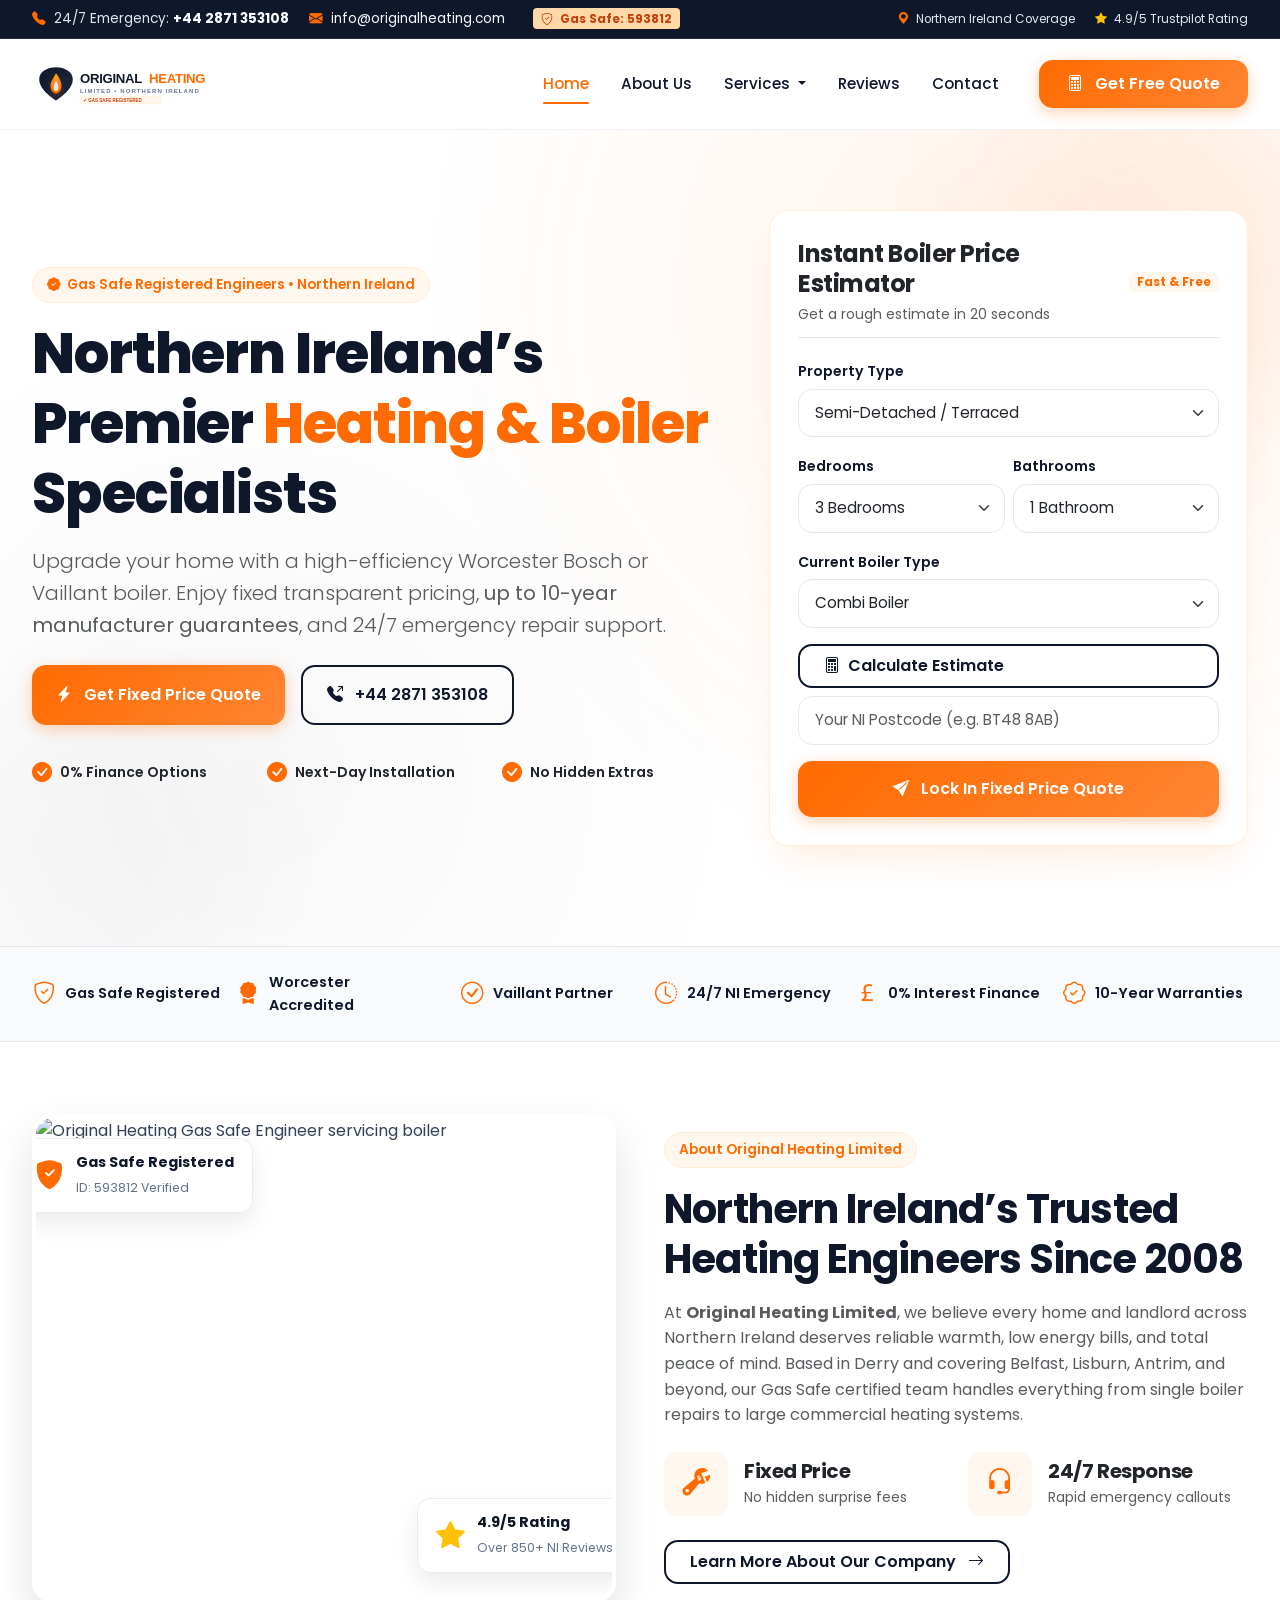
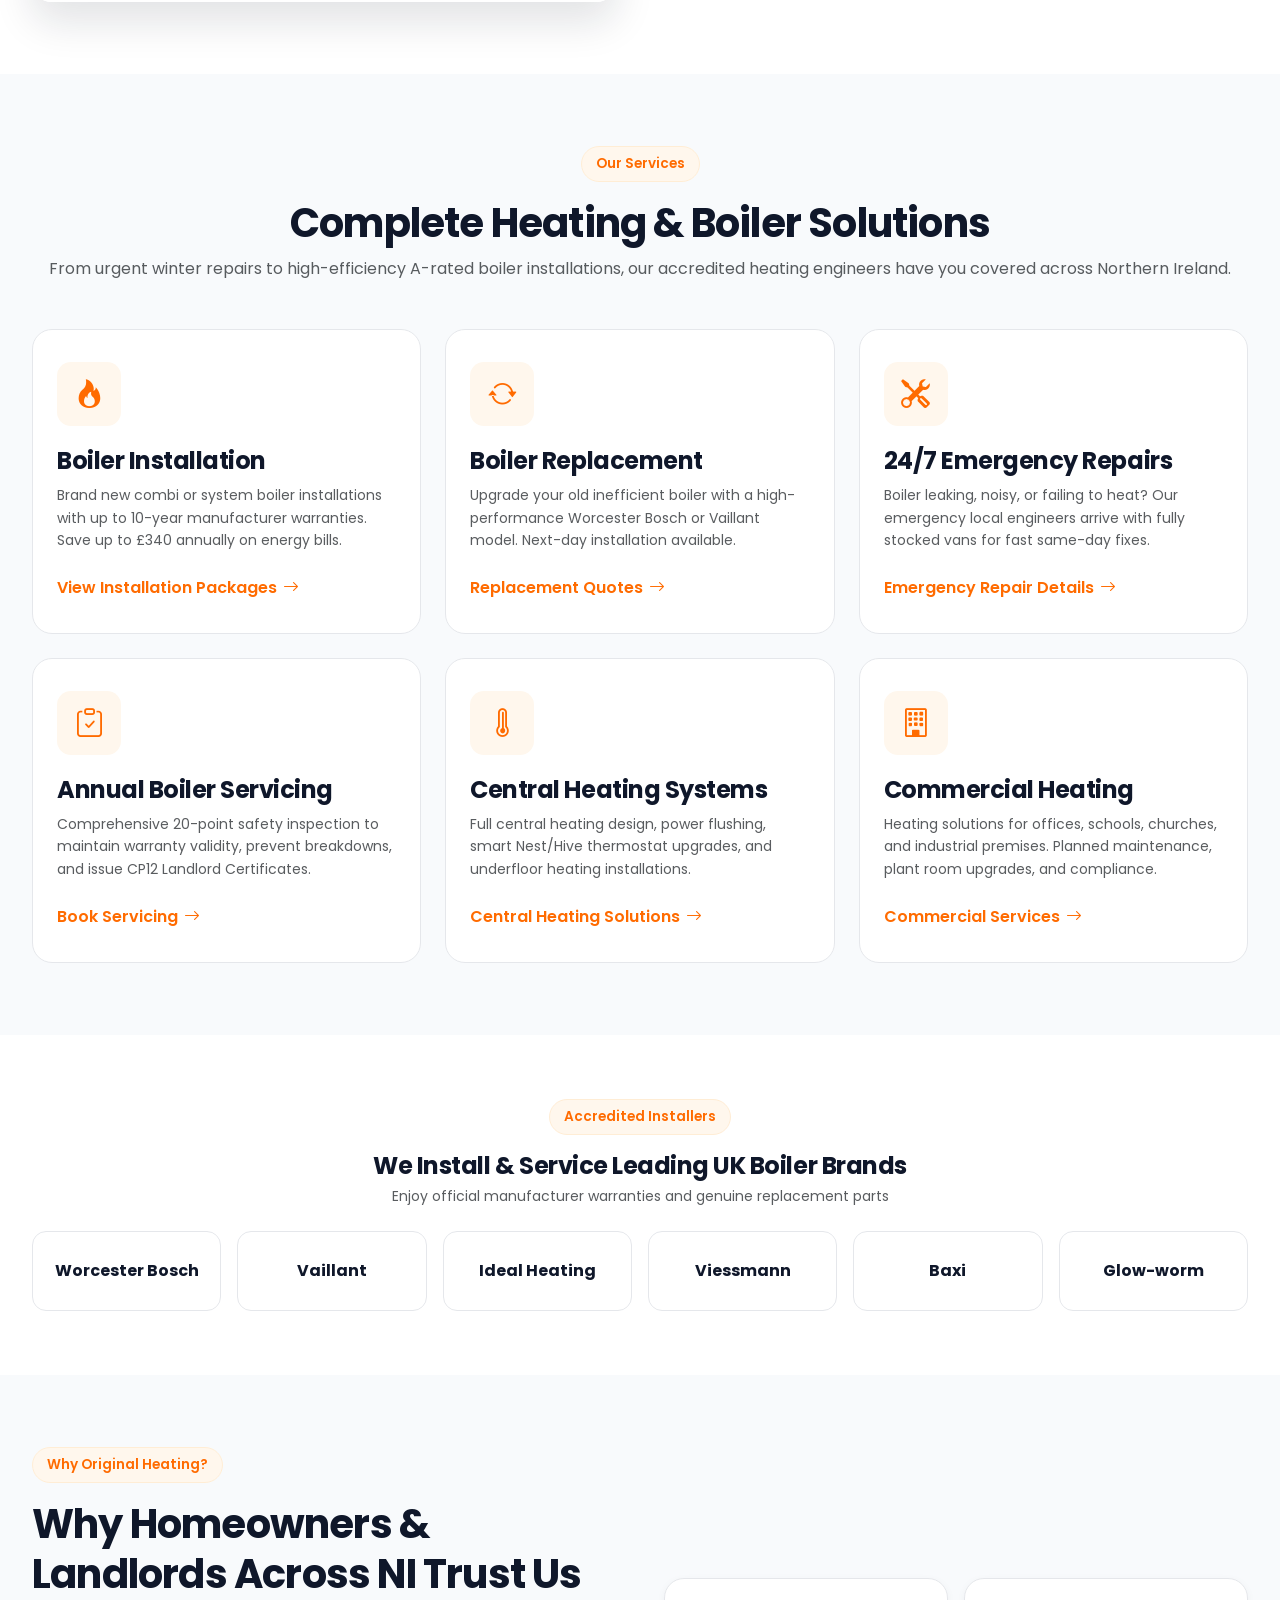
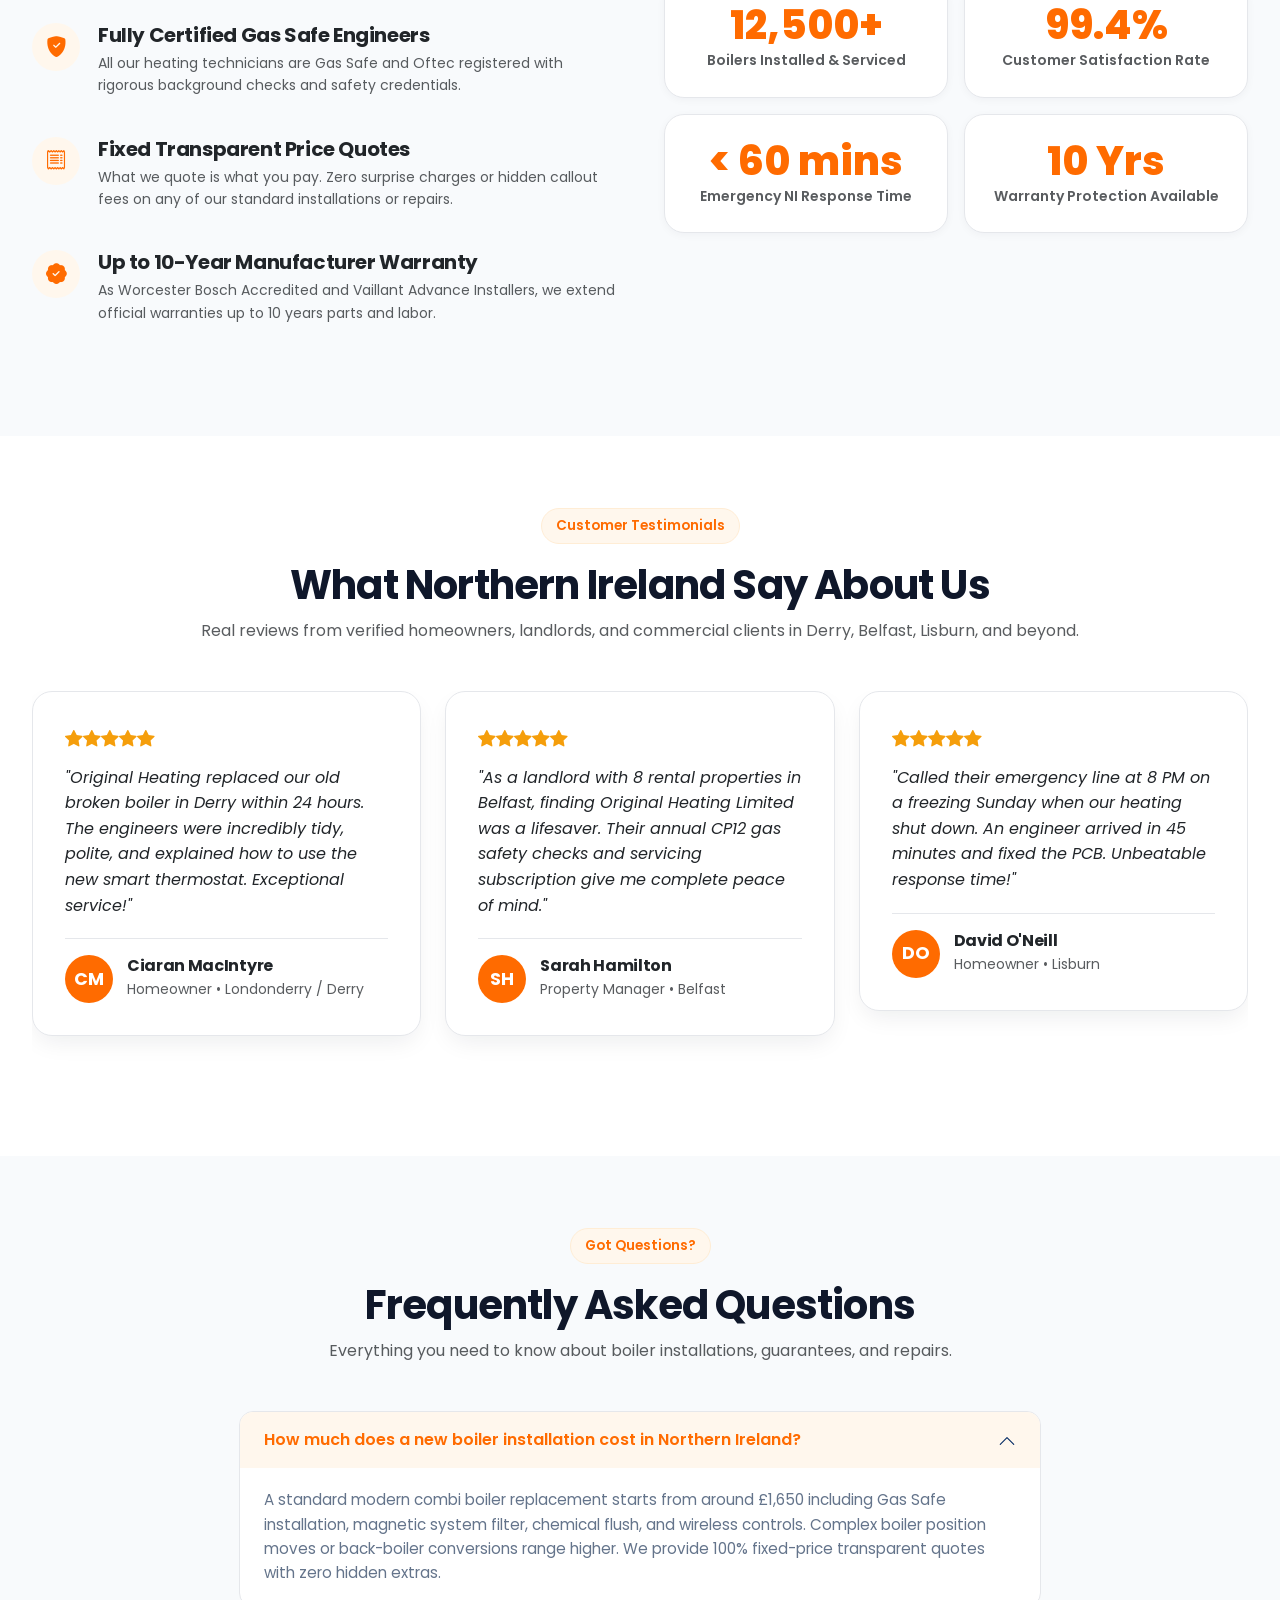
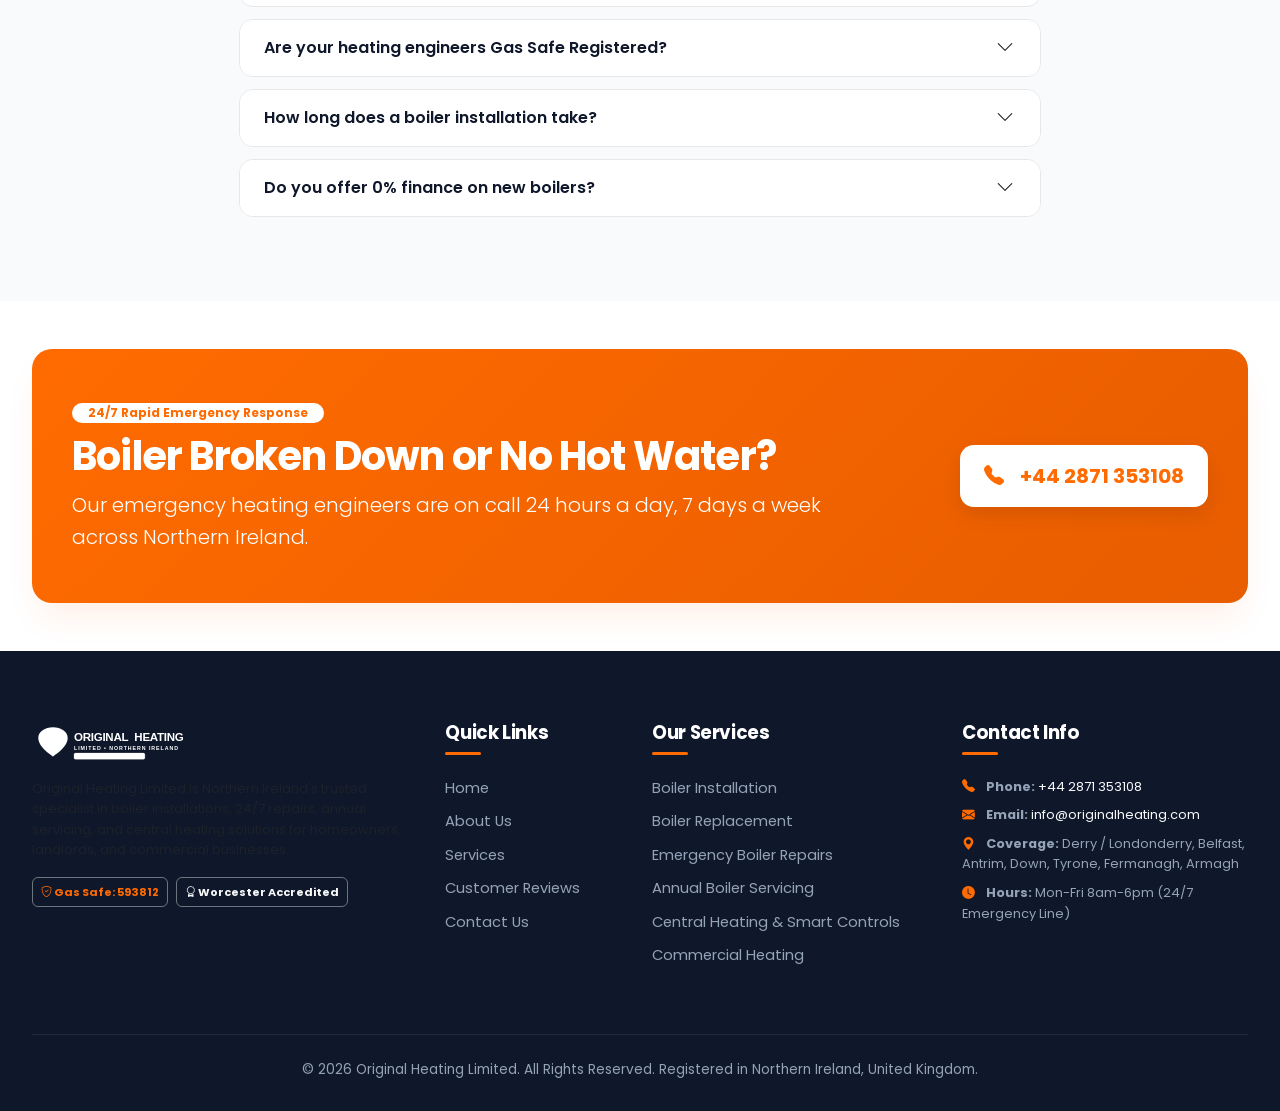
==== index.html @ 2dce4672 "Initial commit" ====
<!DOCTYPE html>
<html lang="en-GB">
<head>
  <meta charset="UTF-8">
  <meta name="viewport" content="width=device-width, initial-scale=1.0">
  <title>Original Heating Limited | Northern Ireland Heating & Boiler Specialists</title>
  <meta name="description" content="Gas Safe Registered boiler installation, repair, and servicing across Northern Ireland. Get fixed price boiler quotes with up to 10-year warranties. Call +44 2871 353108.">

  <!-- Google Fonts: Poppins -->
  <link rel="preconnect" href="https://fonts.googleapis.com">
  <link rel="preconnect" href="https://fonts.gstatic.com" crossorigin>
  <link href="https://fonts.googleapis.com/css2?family=Poppins:ital,wght@0,400;0,500;0,600;0,700;0,800;1,400&display=swap" rel="stylesheet">

  <!-- Bootstrap 5 CSS -->
  <link href="https://cdn.jsdelivr.net/npm/bootstrap@5.3.3/dist/css/bootstrap.min.css" rel="stylesheet">
  <!-- Bootstrap Icons -->
  <link rel="stylesheet" href="https://cdn.jsdelivr.net/npm/bootstrap-icons@1.11.3/font/bootstrap-icons.min.css">
  <!-- AOS Animation CSS -->
  <link rel="stylesheet" href="https://unpkg.com/aos@next/dist/aos.css" />
  <!-- Swiper.js CSS -->
  <link rel="stylesheet" href="https://cdn.jsdelivr.net/npm/swiper@11/swiper-bundle.min.css" />

  <!-- Custom Stylesheets -->
  <link rel="stylesheet" href="css/style.css">
  <link rel="stylesheet" href="css/responsive.css">
</head>
<body>

  <!-- Top Announcement Bar -->
  <div class="top-bar">
    <div class="container">
      <div class="row align-items-center">
        <div class="col-lg-7 col-md-8 text-center text-md-start">
          <span class="me-3"><i class="bi bi-telephone-fill text-orange me-1"></i> 24/7 Emergency: <a href="tel:+442871353108" class="fw-bold">+44 2871 353108</a></span>
          <span class="d-none d-sm-inline me-3"><i class="bi bi-envelope-fill text-orange me-1"></i> <a href="mailto:info@originalheating.com">info@originalheating.com</a></span>
          <span class="top-badge-gas-safe"><i class="bi bi-shield-check me-1"></i> Gas Safe: 593812</span>
        </div>
        <div class="col-lg-5 col-md-4 text-center text-md-end d-none d-md-block">
          <span class="small me-3"><i class="bi bi-geo-alt-fill text-orange me-1"></i> Northern Ireland Coverage</span>
          <span class="small"><i class="bi bi-star-fill text-warning me-1"></i> 4.9/5 Trustpilot Rating</span>
        </div>
      </div>
    </div>
  </div>

  <!-- Sticky Navbar -->
  <nav class="navbar navbar-expand-lg navbar-custom">
    <div class="container">
      <a class="navbar-brand" href="index.html">
        <img src="images/logo/logo.svg" alt="Original Heating Limited Logo">
      </a>
      <button class="navbar-toggler border-0 shadow-none" type="button" data-bs-toggle="collapse" data-bs-target="#navbarMain" aria-controls="navbarMain" aria-expanded="false" aria-label="Toggle navigation">
        <i class="bi bi-list fs-1 text-dark"></i>
      </button>

      <div class="collapse navbar-collapse" id="navbarMain">
        <ul class="navbar-nav ms-auto me-4 mb-2 mb-lg-0 align-items-lg-center">
          <li class="nav-item">
            <a class="nav-link active" href="index.html">Home</a>
          </li>
          <li class="nav-item">
            <a class="nav-link" href="about.html">About Us</a>
          </li>
          <li class="nav-item dropdown">
            <a class="nav-link dropdown-toggle" href="services.html" id="servicesDropdown" role="button" data-bs-toggle="dropdown" aria-expanded="false">
              Services
            </a>
            <ul class="dropdown-menu dropdown-menu-custom" aria-labelledby="servicesDropdown">
              <li><a class="dropdown-item dropdown-item-custom" href="services.html#boiler-installation"><i class="bi bi-fire"></i> Boiler Installation</a></li>
              <li><a class="dropdown-item dropdown-item-custom" href="services.html#boiler-replacement"><i class="bi bi-arrow-repeat"></i> Boiler Replacement</a></li>
              <li><a class="dropdown-item dropdown-item-custom" href="services.html#boiler-repairs"><i class="bi bi-tools"></i> 24/7 Boiler Repairs</a></li>
              <li><a class="dropdown-item dropdown-item-custom" href="services.html#boiler-servicing"><i class="bi bi-clipboard-check"></i> Annual Boiler Servicing</a></li>
              <li><a class="dropdown-item dropdown-item-custom" href="services.html#central-heating"><i class="bi bi-thermometer-high"></i> Central Heating Systems</a></li>
              <li><a class="dropdown-item dropdown-item-custom" href="services.html#radiator-installation"><i class="bi bi-grid-3x3-gap-fill"></i> Radiators & Commercial</a></li>
            </ul>
          </li>
          <li class="nav-item">
            <a class="nav-link" href="reviews.html">Reviews</a>
          </li>
          <li class="nav-item">
            <a class="nav-link" href="contact.html">Contact</a>
          </li>
        </ul>
        <button class="btn btn-primary-orange" data-bs-toggle="modal" data-bs-target="#quoteModal">
          <i class="bi bi-calculator me-1"></i> Get Free Quote
        </button>
      </div>
    </div>
  </nav>

  <!-- Hero Section -->
  <section class="hero-section">
    <div class="ambient-blob blob-orange"></div>
    <div class="ambient-blob blob-navy"></div>

    <div class="container hero-content">
      <div class="row align-items-center g-5">
        <div class="col-lg-7">
          <div class="hero-badge-gsap">
            <span class="badge-tag"><i class="bi bi-patch-check-fill text-orange"></i> Gas Safe Registered Engineers • Northern Ireland</span>
          </div>

          <h1 class="hero-title-gsap mb-3">
            Northern Ireland’s Premier <span class="text-orange">Heating & Boiler</span> Specialists
          </h1>

          <p class="hero-subtitle-gsap lead text-muted mb-4 fs-5">
            Upgrade your home with a high-efficiency Worcester Bosch or Vaillant boiler. Enjoy fixed transparent pricing, <strong>up to 10-year manufacturer guarantees</strong>, and 24/7 emergency repair support.
          </p>

          <div class="hero-cta-gsap d-flex flex-wrap gap-3 mb-4">
            <button class="btn btn-primary-orange py-3 px-4 fs-6" data-bs-toggle="modal" data-bs-target="#quoteModal">
              <i class="bi bi-lightning-charge-fill me-1"></i> Get Fixed Price Quote
            </button>
            <a href="tel:+442871353108" class="btn btn-outline-navy py-3 px-4 fs-6">
              <i class="bi bi-telephone-outbound-fill me-1"></i> +44 2871 353108
            </a>
          </div>

          <!-- Quick Trust Bullets -->
          <div class="row g-3 pt-2">
            <div class="col-sm-4 col-6">
              <div class="d-flex align-items-center gap-2">
                <i class="bi bi-check-circle-fill text-orange fs-5"></i>
                <span class="small fw-semibold text-dark">0% Finance Options</span>
              </div>
            </div>
            <div class="col-sm-4 col-6">
              <div class="d-flex align-items-center gap-2">
                <i class="bi bi-check-circle-fill text-orange fs-5"></i>
                <span class="small fw-semibold text-dark">Next-Day Installation</span>
              </div>
            </div>
            <div class="col-sm-4 col-12">
              <div class="d-flex align-items-center gap-2">
                <i class="bi bi-check-circle-fill text-orange fs-5"></i>
                <span class="small fw-semibold text-dark">No Hidden Extras</span>
              </div>
            </div>
          </div>
        </div>

        <!-- Quick Quote Widget Card -->
        <div class="col-lg-5">
          <div class="hero-image-wrapper">
            <div class="quote-widget-card" data-aos="fade-up">
              <div class="quote-widget-header d-flex justify-content-between align-items-center">
                <div>
                  <h4 class="mb-1 text-dark fw-bold">Instant Boiler Price Estimator</h4>
                  <p class="small text-muted mb-0">Get a rough estimate in 20 seconds</p>
                </div>
                <span class="badge bg-orange-light text-orange px-2 py-1 rounded">Fast & Free</span>
              </div>

              <form id="quickQuoteForm">
                <div class="mb-3">
                  <label class="form-label">Property Type</label>
                  <select class="form-select form-select-custom" id="calcPropType" name="propertyType">
                    <option value="semi">Semi-Detached / Terraced</option>
                    <option value="detached">Detached House</option>
                    <option value="flat">Apartment / Flat</option>
                    <option value="commercial">Commercial Property</option>
                  </select>
                </div>

                <div class="row g-2 mb-3">
                  <div class="col-6">
                    <label class="form-label">Bedrooms</label>
                    <select class="form-select form-select-custom" id="calcBedrooms" name="bedrooms">
                      <option value="1">1 Bedroom</option>
                      <option value="2">2 Bedrooms</option>
                      <option value="3" selected>3 Bedrooms</option>
                      <option value="4+">4+ Bedrooms</option>
                    </select>
                  </div>
                  <div class="col-6">
                    <label class="form-label">Bathrooms</label>
                    <select class="form-select form-select-custom" id="calcBaths" name="bathrooms">
                      <option value="1" selected>1 Bathroom</option>
                      <option value="2">2 Bathrooms</option>
                      <option value="3+">3+ Bathrooms</option>
                    </select>
                  </div>
                </div>

                <div class="mb-3">
                  <label class="form-label">Current Boiler Type</label>
                  <select class="form-select form-select-custom" id="calcBoilerType" name="currentBoiler">
                    <option value="combi">Combi Boiler</option>
                    <option value="system">System Boiler with Cylinder</option>
                    <option value="back">Old Back Boiler / Conventional</option>
                  </select>
                </div>

                <button type="button" id="calcQuoteBtn" class="btn btn-outline-navy w-100 mb-2 py-2">
                  <i class="bi bi-calculator"></i> Calculate Estimate
                </button>

                <!-- Calculation Result Box -->
                <div id="calcResultBox" class="p-3 bg-light rounded text-center mb-3" style="display: none;">
                  <span class="small text-muted d-block">Estimated Installation Cost:</span>
                  <span id="calcPriceRange" class="fs-4 fw-bold text-orange d-block">£1,800 - £2,200</span>
                  <span id="calcMonthlyCost" class="small text-dark fw-semibold">or ~£30/mo with 0% interest</span>
                </div>

                <div class="mb-3">
                  <input type="text" class="form-control form-control-custom" name="postcode" placeholder="Your NI Postcode (e.g. BT48 8AB)" required>
                </div>

                <button type="submit" class="btn btn-primary-orange w-100 py-3">
                  <i class="bi bi-send-fill me-1"></i> Lock In Fixed Price Quote
                </button>
              </form>
            </div>
          </div>
        </div>
      </div>
    </div>
  </section>

  <!-- Trust Badges Strip -->
  <section class="trust-strip">
    <div class="container">
      <div class="row g-3 justify-content-center align-items-center">
        <div class="col-6 col-md-2">
          <div class="trust-item">
            <i class="bi bi-shield-check"></i>
            <span>Gas Safe Registered</span>
          </div>
        </div>
        <div class="col-6 col-md-2">
          <div class="trust-item">
            <i class="bi bi-award-fill"></i>
            <span>Worcester Accredited</span>
          </div>
        </div>
        <div class="col-6 col-md-2">
          <div class="trust-item">
            <i class="bi bi-check-circle"></i>
            <span>Vaillant Partner</span>
          </div>
        </div>
        <div class="col-6 col-md-2">
          <div class="trust-item">
            <i class="bi bi-clock-history"></i>
            <span>24/7 NI Emergency</span>
          </div>
        </div>
        <div class="col-6 col-md-2">
          <div class="trust-item">
            <i class="bi bi-currency-pound"></i>
            <span>0% Interest Finance</span>
          </div>
        </div>
        <div class="col-6 col-md-2">
          <div class="trust-item">
            <i class="bi bi-patch-check"></i>
            <span>10-Year Warranties</span>
          </div>
        </div>
      </div>
    </div>
  </section>

  <!-- About Preview & Hero Image Showcase -->
  <section class="py-5">
    <div class="container py-4">
      <div class="row align-items-center g-5">
        <div class="col-lg-6" data-aos="fade-right">
          <div class="hero-image-container">
            <img src="images/hero/hero.jpg" alt="Original Heating Gas Safe Engineer servicing boiler">
            <div class="floating-badge badge-top-left">
              <i class="bi bi-shield-fill-check"></i>
              <div class="floating-badge-text">
                <strong>Gas Safe Registered</strong>
                <span>ID: 593812 Verified</span>
              </div>
            </div>
            <div class="floating-badge badge-bottom-right">
              <i class="bi bi-star-fill text-warning"></i>
              <div class="floating-badge-text">
                <strong>4.9/5 Rating</strong>
                <span>Over 850+ NI Reviews</span>
              </div>
            </div>
          </div>
        </div>

        <div class="col-lg-6" data-aos="fade-left">
          <span class="badge-tag">About Original Heating Limited</span>
          <h2 class="mb-3">Northern Ireland’s Trusted Heating Engineers Since 2008</h2>
          <p class="text-muted fs-6 mb-4">
            At <strong>Original Heating Limited</strong>, we believe every home and landlord across Northern Ireland deserves reliable warmth, low energy bills, and total peace of mind. Based in Derry and covering Belfast, Lisburn, Antrim, and beyond, our Gas Safe certified team handles everything from single boiler repairs to large commercial heating systems.
          </p>

          <div class="row g-4 mb-4">
            <div class="col-6">
              <div class="d-flex align-items-center gap-3">
                <div class="service-icon-box mb-0 fs-3">
                  <i class="bi bi-wrench-adjustable"></i>
                </div>
                <div>
                  <h5 class="mb-0 text-dark fw-bold">Fixed Price</h5>
                  <span class="small text-muted">No hidden surprise fees</span>
                </div>
              </div>
            </div>
            <div class="col-6">
              <div class="d-flex align-items-center gap-3">
                <div class="service-icon-box mb-0 fs-3">
                  <i class="bi bi-headset"></i>
                </div>
                <div>
                  <h5 class="mb-0 text-dark fw-bold">24/7 Response</h5>
                  <span class="small text-muted">Rapid emergency callouts</span>
                </div>
              </div>
            </div>
          </div>

          <a href="about.html" class="btn btn-outline-navy py-2 px-4">
            Learn More About Our Company <i class="bi bi-arrow-right ms-1"></i>
          </a>
        </div>
      </div>
    </div>
  </section>

  <!-- Core Services Grid -->
  <section class="py-5 bg-light-section">
    <div class="container py-4">
      <div class="text-center max-w-700 mx-auto mb-5" data-aos="fade-up">
        <span class="badge-tag">Our Services</span>
        <h2 class="mb-2">Complete Heating & Boiler Solutions</h2>
        <p class="text-muted">From urgent winter repairs to high-efficiency A-rated boiler installations, our accredited heating engineers have you covered across Northern Ireland.</p>
      </div>

      <div class="row g-4">
        <!-- Service 1 -->
        <div class="col-lg-4 col-md-6" data-aos="fade-up" data-aos-delay="100">
          <div class="service-card">
            <div class="service-icon-box">
              <i class="bi bi-fire"></i>
            </div>
            <h4 class="mb-2">Boiler Installation</h4>
            <p class="text-muted small mb-4">Brand new combi or system boiler installations with up to 10-year manufacturer warranties. Save up to £340 annually on energy bills.</p>
            <a href="services.html#boiler-installation" class="service-link">View Installation Packages <i class="bi bi-arrow-right"></i></a>
          </div>
        </div>

        <!-- Service 2 -->
        <div class="col-lg-4 col-md-6" data-aos="fade-up" data-aos-delay="200">
          <div class="service-card">
            <div class="service-icon-box">
              <i class="bi bi-arrow-repeat"></i>
            </div>
            <h4 class="mb-2">Boiler Replacement</h4>
            <p class="text-muted small mb-4">Upgrade your old inefficient boiler with a high-performance Worcester Bosch or Vaillant model. Next-day installation available.</p>
            <a href="services.html#boiler-replacement" class="service-link">Replacement Quotes <i class="bi bi-arrow-right"></i></a>
          </div>
        </div>

        <!-- Service 3 -->
        <div class="col-lg-4 col-md-6" data-aos="fade-up" data-aos-delay="300">
          <div class="service-card">
            <div class="service-icon-box">
              <i class="bi bi-tools"></i>
            </div>
            <h4 class="mb-2">24/7 Emergency Repairs</h4>
            <p class="text-muted small mb-4">Boiler leaking, noisy, or failing to heat? Our emergency local engineers arrive with fully stocked vans for fast same-day fixes.</p>
            <a href="services.html#boiler-repairs" class="service-link">Emergency Repair Details <i class="bi bi-arrow-right"></i></a>
          </div>
        </div>

        <!-- Service 4 -->
        <div class="col-lg-4 col-md-6" data-aos="fade-up" data-aos-delay="100">
          <div class="service-card">
            <div class="service-icon-box">
              <i class="bi bi-clipboard-check"></i>
            </div>
            <h4 class="mb-2">Annual Boiler Servicing</h4>
            <p class="text-muted small mb-4">Comprehensive 20-point safety inspection to maintain warranty validity, prevent breakdowns, and issue CP12 Landlord Certificates.</p>
            <a href="services.html#boiler-servicing" class="service-link">Book Servicing <i class="bi bi-arrow-right"></i></a>
          </div>
        </div>

        <!-- Service 5 -->
        <div class="col-lg-4 col-md-6" data-aos="fade-up" data-aos-delay="200">
          <div class="service-card">
            <div class="service-icon-box">
              <i class="bi bi-thermometer-high"></i>
            </div>
            <h4 class="mb-2">Central Heating Systems</h4>
            <p class="text-muted small mb-4">Full central heating design, power flushing, smart Nest/Hive thermostat upgrades, and underfloor heating installations.</p>
            <a href="services.html#central-heating" class="service-link">Central Heating Solutions <i class="bi bi-arrow-right"></i></a>
          </div>
        </div>

        <!-- Service 6 -->
        <div class="col-lg-4 col-md-6" data-aos="fade-up" data-aos-delay="300">
          <div class="service-card">
            <div class="service-icon-box">
              <i class="bi bi-building font-weight-bold"></i>
            </div>
            <h4 class="mb-2">Commercial Heating</h4>
            <p class="text-muted small mb-4">Heating solutions for offices, schools, churches, and industrial premises. Planned maintenance, plant room upgrades, and compliance.</p>
            <a href="services.html#radiator-installation" class="service-link">Commercial Services <i class="bi bi-arrow-right"></i></a>
          </div>
        </div>
      </div>
    </div>
  </section>

  <!-- Brand Partners Section -->
  <section class="py-5 bg-white">
    <div class="container py-3">
      <div class="text-center mb-4">
        <span class="badge-tag">Accredited Installers</span>
        <h3 class="mb-1 fs-4">We Install & Service Leading UK Boiler Brands</h3>
        <p class="small text-muted">Enjoy official manufacturer warranties and genuine replacement parts</p>
      </div>

      <div class="row g-3 justify-content-center">
        <div class="col-6 col-md-2" data-aos="zoom-in" data-aos-delay="100">
          <div class="brand-logo-box">
            <span>Worcester Bosch</span>
          </div>
        </div>
        <div class="col-6 col-md-2" data-aos="zoom-in" data-aos-delay="150">
          <div class="brand-logo-box">
            <span>Vaillant</span>
          </div>
        </div>
        <div class="col-6 col-md-2" data-aos="zoom-in" data-aos-delay="200">
          <div class="brand-logo-box">
            <span>Ideal Heating</span>
          </div>
        </div>
        <div class="col-6 col-md-2" data-aos="zoom-in" data-aos-delay="250">
          <div class="brand-logo-box">
            <span>Viessmann</span>
          </div>
        </div>
        <div class="col-6 col-md-2" data-aos="zoom-in" data-aos-delay="300">
          <div class="brand-logo-box">
            <span>Baxi</span>
          </div>
        </div>
        <div class="col-6 col-md-2" data-aos="zoom-in" data-aos-delay="350">
          <div class="brand-logo-box">
            <span>Glow-worm</span>
          </div>
        </div>
      </div>
    </div>
  </section>

  <!-- Why Choose Us & Statistics -->
  <section class="py-5 bg-light-section">
    <div class="container py-4">
      <div class="row align-items-center g-5">
        <div class="col-lg-6" data-aos="fade-right">
          <span class="badge-tag">Why Original Heating?</span>
          <h2 class="mb-4">Why Homeowners & Landlords Across NI Trust Us</h2>

          <div class="feature-box">
            <div class="feature-icon-circle">
              <i class="bi bi-shield-fill-check"></i>
            </div>
            <div>
              <h5 class="mb-1 text-dark fw-bold">Fully Certified Gas Safe Engineers</h5>
              <p class="text-muted small">All our heating technicians are Gas Safe and Oftec registered with rigorous background checks and safety credentials.</p>
            </div>
          </div>

          <div class="feature-box">
            <div class="feature-icon-circle">
              <i class="bi bi-receipt"></i>
            </div>
            <div>
              <h5 class="mb-1 text-dark fw-bold">Fixed Transparent Price Quotes</h5>
              <p class="text-muted small">What we quote is what you pay. Zero surprise charges or hidden callout fees on any of our standard installations or repairs.</p>
            </div>
          </div>

          <div class="feature-box">
            <div class="feature-icon-circle">
              <i class="bi bi-patch-check-fill"></i>
            </div>
            <div>
              <h5 class="mb-1 text-dark fw-bold">Up to 10-Year Manufacturer Warranty</h5>
              <p class="text-muted small">As Worcester Bosch Accredited and Vaillant Advance Installers, we extend official warranties up to 10 years parts and labor.</p>
            </div>
          </div>
        </div>

        <div class="col-lg-6" data-aos="fade-left">
          <div class="row g-3">
            <div class="col-6">
              <div class="stats-box">
                <div class="stats-number">12,500+</div>
                <span class="small text-muted fw-semibold">Boilers Installed & Serviced</span>
              </div>
            </div>
            <div class="col-6">
              <div class="stats-box">
                <div class="stats-number">99.4%</div>
                <span class="small text-muted fw-semibold">Customer Satisfaction Rate</span>
              </div>
            </div>
            <div class="col-6">
              <div class="stats-box">
                <div class="stats-number">&lt; 60 mins</div>
                <span class="small text-muted fw-semibold">Emergency NI Response Time</span>
              </div>
            </div>
            <div class="col-6">
              <div class="stats-box">
                <div class="stats-number">10 Yrs</div>
                <span class="small text-muted fw-semibold">Warranty Protection Available</span>
              </div>
            </div>
          </div>
        </div>
      </div>
    </div>
  </section>

  <!-- Testimonials Slider Section -->
  <section class="py-5 bg-white">
    <div class="container py-4">
      <div class="text-center max-w-700 mx-auto mb-5">
        <span class="badge-tag">Customer Testimonials</span>
        <h2>What Northern Ireland Say About Us</h2>
        <p class="text-muted">Real reviews from verified homeowners, landlords, and commercial clients in Derry, Belfast, Lisburn, and beyond.</p>
      </div>

      <div class="swiper testimonial-swiper pb-5">
        <div class="swiper-wrapper">
          <!-- Review 1 -->
          <div class="swiper-slide">
            <div class="testimonial-card">
              <div class="star-rating">
                <i class="bi bi-star-fill"></i><i class="bi bi-star-fill"></i><i class="bi bi-star-fill"></i><i class="bi bi-star-fill"></i><i class="bi bi-star-fill"></i>
              </div>
              <p class="text-dark fs-6 fst-italic">"Original Heating replaced our old broken boiler in Derry within 24 hours. The engineers were incredibly tidy, polite, and explained how to use the new smart thermostat. Exceptional service!"</p>
              <div class="client-info">
                <div class="client-avatar">CM</div>
                <div>
                  <h6 class="mb-0 text-dark fw-bold">Ciaran MacIntyre</h6>
                  <span class="small text-muted">Homeowner • Londonderry / Derry</span>
                </div>
              </div>
            </div>
          </div>

          <!-- Review 2 -->
          <div class="swiper-slide">
            <div class="testimonial-card">
              <div class="star-rating">
                <i class="bi bi-star-fill"></i><i class="bi bi-star-fill"></i><i class="bi bi-star-fill"></i><i class="bi bi-star-fill"></i><i class="bi bi-star-fill"></i>
              </div>
              <p class="text-dark fs-6 fst-italic">"As a landlord with 8 rental properties in Belfast, finding Original Heating Limited was a lifesaver. Their annual CP12 gas safety checks and servicing subscription give me complete peace of mind."</p>
              <div class="client-info">
                <div class="client-avatar">SH</div>
                <div>
                  <h6 class="mb-0 text-dark fw-bold">Sarah Hamilton</h6>
                  <span class="small text-muted">Property Manager • Belfast</span>
                </div>
              </div>
            </div>
          </div>

          <!-- Review 3 -->
          <div class="swiper-slide">
            <div class="testimonial-card">
              <div class="star-rating">
                <i class="bi bi-star-fill"></i><i class="bi bi-star-fill"></i><i class="bi bi-star-fill"></i><i class="bi bi-star-fill"></i><i class="bi bi-star-fill"></i>
              </div>
              <p class="text-dark fs-6 fst-italic">"Called their emergency line at 8 PM on a freezing Sunday when our heating shut down. An engineer arrived in 45 minutes and fixed the PCB. Unbeatable response time!"</p>
              <div class="client-info">
                <div class="client-avatar">DO</div>
                <div>
                  <h6 class="mb-0 text-dark fw-bold">David O'Neill</h6>
                  <span class="small text-muted">Homeowner • Lisburn</span>
                </div>
              </div>
            </div>
          </div>
        </div>
        <div class="swiper-pagination"></div>
      </div>
    </div>
  </section>

  <!-- FAQ Accordion -->
  <section class="py-5 bg-light-section">
    <div class="container py-4">
      <div class="row justify-content-center">
        <div class="col-lg-8">
          <div class="text-center mb-5">
            <span class="badge-tag">Got Questions?</span>
            <h2>Frequently Asked Questions</h2>
            <p class="text-muted">Everything you need to know about boiler installations, guarantees, and repairs.</p>
          </div>

          <div class="accordion accordion-custom" id="faqAccordion">
            <div class="accordion-item">
              <h2 class="accordion-header">
                <button class="accordion-button" type="button" data-bs-toggle="collapse" data-bs-target="#faq1" aria-expanded="true">
                  How much does a new boiler installation cost in Northern Ireland?
                </button>
              </h2>
              <div id="faq1" class="accordion-collapse collapse show" data-bs-parent="#faqAccordion">
                <div class="accordion-body">
                  A standard modern combi boiler replacement starts from around £1,650 including Gas Safe installation, magnetic system filter, chemical flush, and wireless controls. Complex boiler position moves or back-boiler conversions range higher. We provide 100% fixed-price transparent quotes with zero hidden extras.
                </div>
              </div>
            </div>

            <div class="accordion-item">
              <h2 class="accordion-header">
                <button class="accordion-button collapsed" type="button" data-bs-toggle="collapse" data-bs-target="#faq2">
                  Are your heating engineers Gas Safe Registered?
                </button>
              </h2>
              <div id="faq2" class="accordion-collapse collapse" data-bs-parent="#faqAccordion">
                <div class="accordion-body">
                  Yes, absolutely. All engineers employed by Original Heating Limited are fully registered with Gas Safe (Registration No. 593812) and Oftec for oil heating systems. You can always inspect our engineers' Gas Safe ID cards upon arrival.
                </div>
              </div>
            </div>

            <div class="accordion-item">
              <h2 class="accordion-header">
                <button class="accordion-button collapsed" type="button" data-bs-toggle="collapse" data-bs-target="#faq3">
                  How long does a boiler installation take?
                </button>
              </h2>
              <div id="faq3" class="accordion-collapse collapse" data-bs-parent="#faqAccordion">
                <div class="accordion-body">
                  A straight combi-to-combi swap is usually completed in a single day (6-8 hours). System conversions or relocating a boiler may take 1.5 to 2 days. We ensure your hot water is restored as quickly as possible.
                </div>
              </div>
            </div>

            <div class="accordion-item">
              <h2 class="accordion-header">
                <button class="accordion-button collapsed" type="button" data-bs-toggle="collapse" data-bs-target="#faq4">
                  Do you offer 0% finance on new boilers?
                </button>
              </h2>
              <div id="faq4" class="accordion-collapse collapse" data-bs-parent="#faqAccordion">
                <div class="accordion-body">
                  Yes! We offer flexible financing options including 0% APR interest-free payment plans spread over 12 months, or extended low-rate finance plans up to 10 years to fit your monthly budget.
                </div>
              </div>
            </div>
          </div>
        </div>
      </div>
    </div>
  </section>

  <!-- Emergency CTA Banner -->
  <section class="py-5">
    <div class="container">
      <div class="cta-banner" data-aos="zoom-in">
        <div class="row align-items-center">
          <div class="col-lg-8">
            <span class="badge bg-white text-orange font-weight-bold px-3 py-1 rounded-pill mb-2">24/7 Rapid Emergency Response</span>
            <h2 class="mb-2">Boiler Broken Down or No Hot Water?</h2>
            <p class="lead mb-0 opacity-90">Our emergency heating engineers are on call 24 hours a day, 7 days a week across Northern Ireland.</p>
          </div>
          <div class="col-lg-4 text-lg-end mt-3 mt-lg-0">
            <a href="tel:+442871353108" class="btn btn-white-orange fs-5 py-3 px-4">
              <i class="bi bi-telephone-fill me-2"></i> +44 2871 353108
            </a>
          </div>
        </div>
      </div>
    </div>
  </section>

  <!-- Premium Footer -->
  <footer class="footer-main">
    <div class="container">
      <div class="row g-4">
        <div class="col-lg-4 col-md-6">
          <div class="footer-logo mb-3">
            <img src="images/logo/logo.svg" alt="Original Heating Logo" style="filter: brightness(0) invert(1); height: 42px;">
          </div>
          <p class="small text-muted mb-3">
            Original Heating Limited is Northern Ireland's trusted specialist in boiler installations, 24/7 repairs, annual servicing, and central heating solutions for homeowners, landlords, and commercial businesses.
          </p>
          <div class="d-flex gap-2">
            <span class="badge bg-navy border border-secondary text-orange p-2"><i class="bi bi-shield-check"></i> Gas Safe: 593812</span>
            <span class="badge bg-navy border border-secondary text-light p-2"><i class="bi bi-award"></i> Worcester Accredited</span>
          </div>
        </div>

        <div class="col-lg-2 col-md-6">
          <h5 class="footer-title">Quick Links</h5>
          <ul class="footer-links">
            <li><a href="index.html">Home</a></li>
            <li><a href="about.html">About Us</a></li>
            <li><a href="services.html">Services</a></li>
            <li><a href="reviews.html">Customer Reviews</a></li>
            <li><a href="contact.html">Contact Us</a></li>
          </ul>
        </div>

        <div class="col-lg-3 col-md-6">
          <h5 class="footer-title">Our Services</h5>
          <ul class="footer-links">
            <li><a href="services.html#boiler-installation">Boiler Installation</a></li>
            <li><a href="services.html#boiler-replacement">Boiler Replacement</a></li>
            <li><a href="services.html#boiler-repairs">Emergency Boiler Repairs</a></li>
            <li><a href="services.html#boiler-servicing">Annual Boiler Servicing</a></li>
            <li><a href="services.html#central-heating">Central Heating & Smart Controls</a></li>
            <li><a href="services.html#radiator-installation">Commercial Heating</a></li>
          </ul>
        </div>

        <div class="col-lg-3 col-md-6">
          <h5 class="footer-title">Contact Info</h5>
          <p class="small mb-2"><i class="bi bi-telephone-fill text-orange me-2"></i> <strong>Phone:</strong> <a href="tel:+442871353108" class="text-light">+44 2871 353108</a></p>
          <p class="small mb-2"><i class="bi bi-envelope-fill text-orange me-2"></i> <strong>Email:</strong> <a href="mailto:info@originalheating.com" class="text-light">info@originalheating.com</a></p>
          <p class="small mb-2"><i class="bi bi-geo-alt-fill text-orange me-2"></i> <strong>Coverage:</strong> Derry / Londonderry, Belfast, Antrim, Down, Tyrone, Fermanagh, Armagh</p>
          <p class="small"><i class="bi bi-clock-fill text-orange me-2"></i> <strong>Hours:</strong> Mon-Fri 8am-6pm (24/7 Emergency Line)</p>
        </div>
      </div>

      <div class="footer-bottom text-center">
        <p class="mb-0">&copy; 2026 Original Heating Limited. All Rights Reserved. Registered in Northern Ireland, United Kingdom.</p>
      </div>
    </div>
  </footer>

  <!-- Get Free Quote Modal -->
  <div class="modal fade" id="quoteModal" tabindex="-1" aria-labelledby="quoteModalLabel" aria-hidden="true">
    <div class="modal-dialog modal-dialog-centered modal-lg">
      <div class="modal-content modal-content-custom">
        <div class="modal-header modal-header-custom">
          <div>
            <h4 class="modal-title font-weight-bold mb-1" id="quoteModalLabel">Get Your Fixed Price Boiler Quote</h4>
            <p class="small mb-0 opacity-80">Zero obligation • Up to 10-Year Warranty • 0% Finance Available</p>
          </div>
          <button type="button" class="btn-close" data-bs-dismiss="modal" aria-label="Close"></button>
        </div>
        <div class="modal-body p-4">
          <form id="modalQuoteForm">
            <div class="row g-3">
              <div class="col-md-6">
                <label class="form-label">Full Name</label>
                <input type="text" class="form-control form-control-custom" name="name" placeholder="John Smith" required>
              </div>
              <div class="col-md-6">
                <label class="form-label">Phone Number</label>
                <input type="tel" class="form-control form-control-custom" name="phone" placeholder="+44 7123 456789" required>
              </div>
              <div class="col-md-6">
                <label class="form-label">Email Address</label>
                <input type="email" class="form-control form-control-custom" name="email" placeholder="john@example.com" required>
              </div>
              <div class="col-md-6">
                <label class="form-label">Postcode (Northern Ireland)</label>
                <input type="text" class="form-control form-control-custom" name="postcode" placeholder="e.g. BT48 8AB" required>
              </div>
              <div class="col-md-6">
                <label class="form-label">Property Type</label>
                <select class="form-select form-select-custom" name="propertyType">
                  <option value="semi">Semi-Detached / Terraced</option>
                  <option value="detached">Detached House</option>
                  <option value="flat">Apartment / Flat</option>
                  <option value="commercial">Commercial Property</option>
                </select>
              </div>
              <div class="col-md-6">
                <label class="form-label">Current Heating Type</label>
                <select class="form-select form-select-custom" name="currentBoiler">
                  <option value="combi">Mains Gas Combi Boiler</option>
                  <option value="system">System Boiler with Water Tank</option>
                  <option value="oil">Oil Fired Heating System</option>
                  <option value="backBoiler">Old Back Boiler</option>
                </select>
              </div>
              <div class="col-12">
                <label class="form-label">Additional Details / Requirements (Optional)</label>
                <textarea class="form-control form-control-custom" name="notes" rows="2" placeholder="e.g., Interested in Hive smart thermostat or radiator replacements..."></textarea>
              </div>
            </div>

            <div class="mt-4 text-end">
              <button type="button" class="btn btn-outline-navy me-2" data-bs-dismiss="modal">Cancel</button>
              <button type="submit" class="btn btn-primary-orange py-2 px-4">
                <i class="bi bi-send-fill me-1"></i> Calculate & Request Quote
              </button>
            </div>
          </form>
        </div>
      </div>
    </div>
  </div>

  <!-- JS Libraries -->
  <script src="https://cdn.jsdelivr.net/npm/bootstrap@5.3.3/dist/js/bootstrap.bundle.min.js"></script>
  <script src="https://unpkg.com/aos@next/dist/aos.js"></script>
  <script src="https://cdnjs.cloudflare.com/ajax/libs/gsap/3.12.5/gsap.min.js"></script>
  <script src="https://cdn.jsdelivr.net/npm/swiper@11/swiper-bundle.min.js"></script>

  <!-- Custom Script -->
  <script src="js/script.js"></script>
</body>
</html>
---- css/style.css ----
/* ==========================================================================
   ORIGINAL HEATING LIMITED - PRIMARY STYLESHEET
   A modern, premium UK Heating & Boiler Specialist Website
   Color Palette:
   Primary: #FF6B00 | Hover: #E85D00 | Secondary: #0F172A
   Bg Light: #F8FAFC | Text: #64748B | Border: #E5E7EB
   ========================================================================== */

:root {
  --primary-color: #FF6B00;
  --primary-hover: #E85D00;
  --primary-light: #FFF7ED;
  --primary-border: #FFEDD5;
  --secondary-color: #0F172A;
  --secondary-light: #1E293B;
  --text-main: #334155;
  --text-muted: #64748B;
  --bg-light: #F8FAFC;
  --bg-white: #FFFFFF;
  --border-color: #E5E7EB;
  --shadow-sm: 0 2px 8px rgba(15, 23, 42, 0.04);
  --shadow-md: 0 10px 25px -5px rgba(15, 23, 42, 0.08);
  --shadow-lg: 0 20px 35px -10px rgba(255, 107, 0, 0.12);
  --shadow-hover: 0 15px 30px rgba(255, 107, 0, 0.18);
  --radius-sm: 8px;
  --radius-md: 14px;
  --radius-lg: 20px;
  --radius-full: 9999px;
  --font-family: 'Poppins', sans-serif;
  --transition: all 0.3s cubic-bezier(0.16, 1, 0.3, 1);
}

/* --- Global Reset & Typography --- */
* {
  margin: 0;
  padding: 0;
  box-sizing: border-box;
}

body {
  font-family: var(--font-family);
  font-weight: 400;
  color: var(--text-main);
  background-color: var(--bg-white);
  line-height: 1.6;
  overflow-x: hidden;
}

h1, h2, h3, h4, h5, h6 {
  color: var(--secondary-color);
  font-weight: 700;
  letter-spacing: -0.02em;
  line-height: 1.25;
}

h1 { font-size: clamp(2.2rem, 5vw, 3.5rem); font-weight: 800; }
h2 { font-size: clamp(1.8rem, 3.5vw, 2.5rem); font-weight: 700; }
h3 { font-size: clamp(1.3rem, 2.5vw, 1.75rem); font-weight: 700; }

a {
  text-decoration: none;
  color: inherit;
  transition: var(--transition);
}

img {
  max-width: 100%;
  height: auto;
  display: block;
}

/* --- Utility Classes & Buttons --- */
.text-orange { color: var(--primary-color) !important; }
.bg-orange { background-color: var(--primary-color) !important; }
.bg-orange-light { background-color: var(--primary-light) !important; }
.bg-navy { background-color: var(--secondary-color) !important; }
.bg-light-section { background-color: var(--bg-light) !important; }

.btn-primary-orange {
  background: linear-gradient(135deg, #FF6B00 0%, #FF8533 100%);
  color: #FFFFFF !important;
  font-weight: 600;
  padding: 12px 28px;
  border-radius: var(--radius-md);
  border: none;
  box-shadow: 0 4px 15px rgba(255, 107, 0, 0.3);
  transition: var(--transition);
  display: inline-flex;
  align-items: center;
  justify-content: center;
  gap: 8px;
  cursor: pointer;
}

.btn-primary-orange:hover {
  background: linear-gradient(135deg, #E85D00 0%, #FF6B00 100%);
  transform: translateY(-2px);
  box-shadow: var(--shadow-hover);
  color: #FFFFFF !important;
}

.btn-outline-navy {
  border: 2px solid var(--secondary-color);
  color: var(--secondary-color) !important;
  font-weight: 600;
  padding: 10px 24px;
  border-radius: var(--radius-md);
  background: transparent;
  transition: var(--transition);
  display: inline-flex;
  align-items: center;
  gap: 8px;
}

.btn-outline-navy:hover {
  background-color: var(--secondary-color);
  color: #FFFFFF !important;
  transform: translateY(-2px);
}

.btn-white-orange {
  background: #FFFFFF;
  color: var(--primary-color) !important;
  font-weight: 700;
  padding: 12px 28px;
  border-radius: var(--radius-md);
  border: none;
  box-shadow: 0 8px 20px rgba(0,0,0,0.1);
  transition: var(--transition);
  display: inline-flex;
  align-items: center;
  gap: 8px;
}

.btn-white-orange:hover {
  background: var(--primary-light);
  color: var(--primary-hover) !important;
  transform: translateY(-2px);
}

.badge-tag {
  display: inline-flex;
  align-items: center;
  gap: 6px;
  padding: 6px 14px;
  background-color: var(--primary-light);
  color: var(--primary-color);
  border: 1px solid var(--primary-border);
  font-size: 0.85rem;
  font-weight: 600;
  border-radius: var(--radius-full);
  margin-bottom: 1rem;
}

/* --- Top Announcement Bar --- */
.top-bar {
  background-color: var(--secondary-color);
  color: #E2E8F0;
  font-size: 0.85rem;
  padding: 8px 0;
  border-bottom: 1px solid rgba(255,255,255,0.08);
}

.top-bar a {
  color: #F8FAFC;
}

.top-bar a:hover {
  color: var(--primary-color);
}

.top-badge-gas-safe {
  background-color: #FFD8A8;
  color: #C2410C;
  font-size: 0.75rem;
  font-weight: 700;
  padding: 2px 8px;
  border-radius: 4px;
  margin-left: 8px;
}

/* --- Glassmorphism Sticky Navbar --- */
.navbar-custom {
  position: sticky;
  top: 0;
  z-index: 1030;
  transition: var(--transition);
  padding: 16px 0;
  background: rgba(255, 255, 255, 0.85);
  backdrop-filter: blur(16px);
  -webkit-backdrop-filter: blur(16px);
  border-bottom: 1px solid rgba(229, 231, 235, 0.6);
}

.navbar-custom.scrolled {
  background: rgba(255, 255, 255, 0.98);
  padding: 10px 0;
  box-shadow: 0 4px 20px rgba(15, 23, 42, 0.06);
}

.navbar-brand img {
  height: 48px;
  width: auto;
}

.nav-link {
  font-weight: 500;
  color: var(--secondary-color) !important;
  padding: 8px 16px !important;
  font-size: 0.95rem;
  transition: var(--transition);
  position: relative;
}

.nav-link:hover, .nav-link.active {
  color: var(--primary-color) !important;
}

.nav-link.active::after {
  content: '';
  position: absolute;
  bottom: 0;
  left: 16px;
  right: 16px;
  height: 2px;
  background-color: var(--primary-color);
  border-radius: 2px;
}

/* Dropdown Menu styling */
.dropdown-menu-custom {
  border: none;
  border-radius: var(--radius-md);
  box-shadow: var(--shadow-md);
  padding: 12px;
  background-color: #FFFFFF;
  min-width: 260px;
}

.dropdown-item-custom {
  padding: 10px 14px;
  border-radius: var(--radius-sm);
  font-weight: 500;
  color: var(--secondary-color);
  display: flex;
  align-items: center;
  gap: 10px;
  transition: var(--transition);
}

.dropdown-item-custom:hover {
  background-color: var(--primary-light);
  color: var(--primary-color);
}

.dropdown-item-custom i {
  color: var(--primary-color);
  font-size: 1.1rem;
}

/* --- Hero Section --- */
.hero-section {
  position: relative;
  padding: 80px 0 100px;
  background: radial-gradient(circle at 80% 20%, rgba(255, 107, 0, 0.08) 0%, transparent 50%),
              radial-gradient(circle at 20% 80%, rgba(15, 23, 42, 0.03) 0%, transparent 40%),
              #FFFFFF;
  overflow: hidden;
}

/* Ambient Floating Blobs */
.ambient-blob {
  position: absolute;
  border-radius: 50%;
  filter: blur(60px);
  z-index: 0;
  opacity: 0.5;
  pointer-events: none;
}

.blob-orange {
  width: 350px;
  height: 350px;
  background: rgba(255, 107, 0, 0.15);
  top: -50px;
  right: -50px;
}

.blob-navy {
  width: 300px;
  height: 300px;
  background: rgba(15, 23, 42, 0.05);
  bottom: -50px;
  left: -50px;
}

.hero-content {
  position: relative;
  z-index: 2;
}

.hero-image-wrapper {
  position: relative;
  z-index: 2;
}

.hero-image-container {
  position: relative;
  border-radius: var(--radius-lg);
  overflow: hidden;
  box-shadow: 0 20px 40px rgba(15, 23, 42, 0.12);
  border: 4px solid #FFFFFF;
}

.hero-image-container img {
  width: 100%;
  height: 480px;
  object-fit: cover;
  transition: transform 0.6s cubic-bezier(0.16, 1, 0.3, 1);
}

.hero-image-container:hover img {
  transform: scale(1.03);
}

/* Floating Trust Badges on Hero */
.floating-badge {
  position: absolute;
  background: rgba(255, 255, 255, 0.92);
  backdrop-filter: blur(12px);
  padding: 12px 18px;
  border-radius: var(--radius-md);
  box-shadow: 0 10px 25px rgba(0,0,0,0.08);
  border: 1px solid rgba(229, 231, 235, 0.8);
  display: flex;
  align-items: center;
  gap: 12px;
  z-index: 10;
  animation: floatAnim 4s ease-in-out infinite alternate;
}

.floating-badge.badge-top-left {
  top: 20px;
  left: -20px;
}

.floating-badge.badge-bottom-right {
  bottom: 25px;
  right: -20px;
  animation-delay: -2s;
}

@keyframes floatAnim {
  0% { transform: translateY(0); }
  100% { transform: translateY(-10px); }
}

.floating-badge i {
  font-size: 1.8rem;
  color: var(--primary-color);
}

.floating-badge-text strong {
  display: block;
  font-weight: 700;
  font-size: 0.9rem;
  color: var(--secondary-color);
}

.floating-badge-text span {
  font-size: 0.78rem;
  color: var(--text-muted);
}

/* Quick Quote Estimator Box on Hero */
.quote-widget-card {
  background: #FFFFFF;
  border-radius: var(--radius-lg);
  padding: 28px;
  box-shadow: var(--shadow-lg);
  border: 1px solid var(--primary-border);
  position: relative;
  z-index: 5;
}

.quote-widget-header {
  border-bottom: 1px solid var(--border-color);
  padding-bottom: 12px;
  margin-bottom: 20px;
}

/* --- Trust Badges Strip --- */
.trust-strip {
  background-color: var(--bg-light);
  padding: 24px 0;
  border-top: 1px solid var(--border-color);
  border-bottom: 1px solid var(--border-color);
}

.trust-item {
  display: flex;
  align-items: center;
  justify-content: center;
  gap: 10px;
  font-weight: 600;
  color: var(--secondary-color);
  font-size: 0.9rem;
}

.trust-item i {
  color: var(--primary-color);
  font-size: 1.4rem;
}

/* --- Service Cards --- */
.service-card {
  background: #FFFFFF;
  border-radius: var(--radius-lg);
  padding: 32px 24px;
  border: 1px solid var(--border-color);
  transition: var(--transition);
  height: 100%;
  display: flex;
  flex-direction: column;
  position: relative;
  overflow: hidden;
}

.service-card::before {
  content: '';
  position: absolute;
  top: 0;
  left: 0;
  width: 100%;
  height: 4px;
  background: transparent;
  transition: var(--transition);
}

.service-card:hover {
  transform: translateY(-8px);
  box-shadow: var(--shadow-hover);
  border-color: var(--primary-border);
}

.service-card:hover::before {
  background: var(--primary-color);
}

.service-icon-box {
  width: 64px;
  height: 64px;
  border-radius: var(--radius-md);
  background-color: var(--primary-light);
  color: var(--primary-color);
  display: flex;
  align-items: center;
  justify-content: center;
  font-size: 1.8rem;
  margin-bottom: 20px;
  transition: var(--transition);
}

.service-card:hover .service-icon-box {
  background-color: var(--primary-color);
  color: #FFFFFF;
}

.service-link {
  margin-top: auto;
  font-weight: 600;
  color: var(--primary-color);
  display: inline-flex;
  align-items: center;
  gap: 6px;
}

.service-link:hover {
  color: var(--primary-hover);
  gap: 10px;
}

/* --- Why Choose Us / Features --- */
.feature-box {
  display: flex;
  gap: 18px;
  margin-bottom: 24px;
}

.feature-icon-circle {
  width: 48px;
  height: 48px;
  border-radius: 50%;
  background: var(--primary-light);
  color: var(--primary-color);
  display: flex;
  align-items: center;
  justify-content: center;
  font-size: 1.3rem;
  flex-shrink: 0;
}

/* --- Brand Partners Section --- */
.brand-logo-box {
  background: #FFFFFF;
  border-radius: var(--radius-md);
  padding: 20px;
  border: 1px solid var(--border-color);
  text-align: center;
  font-weight: 700;
  color: var(--secondary-color);
  transition: var(--transition);
  display: flex;
  align-items: center;
  justify-content: center;
  min-height: 80px;
}

.brand-logo-box:hover {
  border-color: var(--primary-color);
  box-shadow: var(--shadow-md);
  transform: translateY(-3px);
  color: var(--primary-color);
}

/* --- Testimonials Slider (Swiper) --- */
.testimonial-card {
  background: #FFFFFF;
  border-radius: var(--radius-lg);
  padding: 32px;
  border: 1px solid var(--border-color);
  box-shadow: var(--shadow-md);
  height: 100%;
}

.star-rating {
  color: #F59E0B;
  font-size: 1.1rem;
  margin-bottom: 12px;
}

.client-info {
  display: flex;
  align-items: center;
  gap: 14px;
  margin-top: 20px;
  padding-top: 16px;
  border-top: 1px solid var(--border-color);
}

.client-avatar {
  width: 48px;
  height: 48px;
  border-radius: 50%;
  background-color: var(--primary-color);
  color: #FFFFFF;
  display: flex;
  align-items: center;
  justify-content: center;
  font-weight: 700;
  font-size: 1.1rem;
}

/* --- Stats Counter Box --- */
.stats-box {
  background: #FFFFFF;
  border-radius: var(--radius-lg);
  padding: 24px;
  border: 1px solid var(--border-color);
  text-align: center;
  box-shadow: var(--shadow-sm);
  transition: var(--transition);
}

.stats-box:hover {
  border-color: var(--primary-color);
  box-shadow: var(--shadow-md);
}

.stats-number {
  font-size: 2.5rem;
  font-weight: 800;
  color: var(--primary-color);
  line-height: 1.1;
}

/* --- FAQ Accordion --- */
.accordion-custom .accordion-item {
  border: 1px solid var(--border-color);
  border-radius: var(--radius-md) !important;
  margin-bottom: 12px;
  overflow: hidden;
}

.accordion-custom .accordion-button {
  font-weight: 600;
  color: var(--secondary-color);
  background-color: #FFFFFF;
  padding: 18px 24px;
  box-shadow: none;
}

.accordion-custom .accordion-button:not(.collapsed) {
  color: var(--primary-color);
  background-color: var(--primary-light);
}

.accordion-custom .accordion-button::after {
  background-size: 1.1rem;
}

.accordion-custom .accordion-body {
  padding: 20px 24px;
  color: var(--text-muted);
  font-size: 0.95rem;
}

/* --- Page Header Banner (for subpages) --- */
.page-header {
  background: linear-gradient(135deg, #0F172A 0%, #1E293B 100%);
  color: #FFFFFF;
  padding: 70px 0;
  position: relative;
  overflow: hidden;
}

.page-header::before {
  content: '';
  position: absolute;
  top: 0;
  right: 0;
  width: 400px;
  height: 100%;
  background: radial-gradient(circle, rgba(255, 107, 0, 0.25) 0%, transparent 70%);
  pointer-events: none;
}

.page-header h1 {
  color: #FFFFFF;
}

.breadcrumb-custom {
  background: transparent;
  padding: 0;
  margin-bottom: 12px;
}

.breadcrumb-custom a {
  color: #CBD5E1;
}

.breadcrumb-custom .active {
  color: var(--primary-color);
  font-weight: 600;
}

/* --- Contact Info Box --- */
.contact-info-card {
  background: #FFFFFF;
  border-radius: var(--radius-lg);
  padding: 30px;
  border: 1px solid var(--border-color);
  box-shadow: var(--shadow-md);
  display: flex;
  align-items: flex-start;
  gap: 20px;
  margin-bottom: 20px;
  transition: var(--transition);
}

.contact-info-card:hover {
  border-color: var(--primary-color);
  transform: translateY(-4px);
}

.contact-icon {
  width: 54px;
  height: 54px;
  border-radius: var(--radius-md);
  background: var(--primary-light);
  color: var(--primary-color);
  display: flex;
  align-items: center;
  justify-content: center;
  font-size: 1.5rem;
  flex-shrink: 0;
}

/* --- CTA Banner --- */
.cta-banner {
  background: linear-gradient(135deg, #FF6B00 0%, #E85D00 100%);
  color: #FFFFFF;
  border-radius: var(--radius-lg);
  padding: 50px 40px;
  position: relative;
  overflow: hidden;
  box-shadow: var(--shadow-lg);
}

.cta-banner h2 {
  color: #FFFFFF;
}

/* --- Premium Footer --- */
.footer-main {
  background-color: var(--secondary-color);
  color: #94A3B8;
  padding: 70px 0 30px;
  font-size: 0.92rem;
}

.footer-title {
  color: #FFFFFF;
  font-size: 1.15rem;
  font-weight: 700;
  margin-bottom: 22px;
  position: relative;
}

.footer-title::after {
  content: '';
  display: block;
  width: 36px;
  height: 3px;
  background-color: var(--primary-color);
  margin-top: 8px;
  border-radius: 2px;
}

.footer-links {
  list-style: none;
  padding: 0;
}

.footer-links li {
  margin-bottom: 10px;
}

.footer-links a {
  color: #94A3B8;
  transition: var(--transition);
  display: inline-flex;
  align-items: center;
  gap: 8px;
}

.footer-links a:hover {
  color: var(--primary-color);
  padding-left: 4px;
}

.footer-bottom {
  border-top: 1px solid rgba(255, 255, 255, 0.08);
  padding-top: 24px;
  margin-top: 50px;
  font-size: 0.85rem;
}

/* --- Modal Styling --- */
.modal-content-custom {
  border-radius: var(--radius-lg);
  border: none;
  overflow: hidden;
}

.modal-header-custom {
  background: linear-gradient(135deg, #0F172A 0%, #1E293B 100%);
  color: #FFFFFF;
  padding: 24px 28px;
  border-bottom: none;
}

.modal-header-custom .btn-close {
  filter: invert(1);
}

/* --- Form Controls --- */
.form-control-custom, .form-select-custom {
  padding: 12px 16px;
  border-radius: var(--radius-md);
  border: 1px solid var(--border-color);
  font-family: var(--font-family);
  font-size: 0.95rem;
  transition: var(--transition);
}

.form-control-custom:focus, .form-select-custom:focus {
  border-color: var(--primary-color);
  box-shadow: 0 0 0 4px rgba(255, 107, 0, 0.15);
  outline: none;
}

.form-label {
  font-weight: 600;
  color: var(--secondary-color);
  font-size: 0.88rem;
  margin-bottom: 6px;
}
---- css/responsive.css ----
/* ==========================================================================
   ORIGINAL HEATING LIMITED - RESPONSIVE STYLESHEET
   Mobile, Tablet, and Desktop Adaptive Breakpoints
   ========================================================================== */

@media (max-width: 991.98px) {
  .hero-section {
    padding: 40px 0 60px;
    text-align: center;
  }

  .hero-content {
    margin-bottom: 40px;
  }

  .floating-badge {
    display: none !important;
  }

  .hero-image-container img {
    height: 320px;
  }

  .cta-banner {
    padding: 30px 20px;
    text-align: center;
  }

  .cta-banner .btn {
    width: 100%;
    margin-top: 15px;
  }

  .top-bar {
    text-align: center;
  }

  .top-bar .text-end {
    text-align: center !important;
    margin-top: 4px;
  }

  .navbar-collapse {
    background: #FFFFFF;
    border-radius: 12px;
    padding: 20px;
    margin-top: 12px;
    box-shadow: 0 10px 30px rgba(0,0,0,0.1);
  }

  .nav-link.active::after {
    display: none;
  }
}

@media (max-width: 767.98px) {
  h1 { font-size: 2rem; }
  h2 { font-size: 1.6rem; }
  h3 { font-size: 1.25rem; }

  .btn-primary-orange, .btn-outline-navy, .btn-white-orange {
    width: 100%;
    margin-bottom: 10px;
  }

  .trust-item {
    font-size: 0.82rem;
    margin-bottom: 10px;
  }

  .quote-widget-card {
    padding: 20px 16px;
  }

  .service-card {
    padding: 24px 18px;
  }

  .contact-info-card {
    flex-direction: column;
    text-align: center;
    align-items: center;
  }

  .page-header {
    padding: 45px 0;
    text-align: center;
  }

  .footer-main {
    text-align: center;
  }

  .footer-title::after {
    margin: 8px auto 0;
  }
}

@media (min-width: 1200px) {
  .container {
    max-width: 1240px;
  }
}
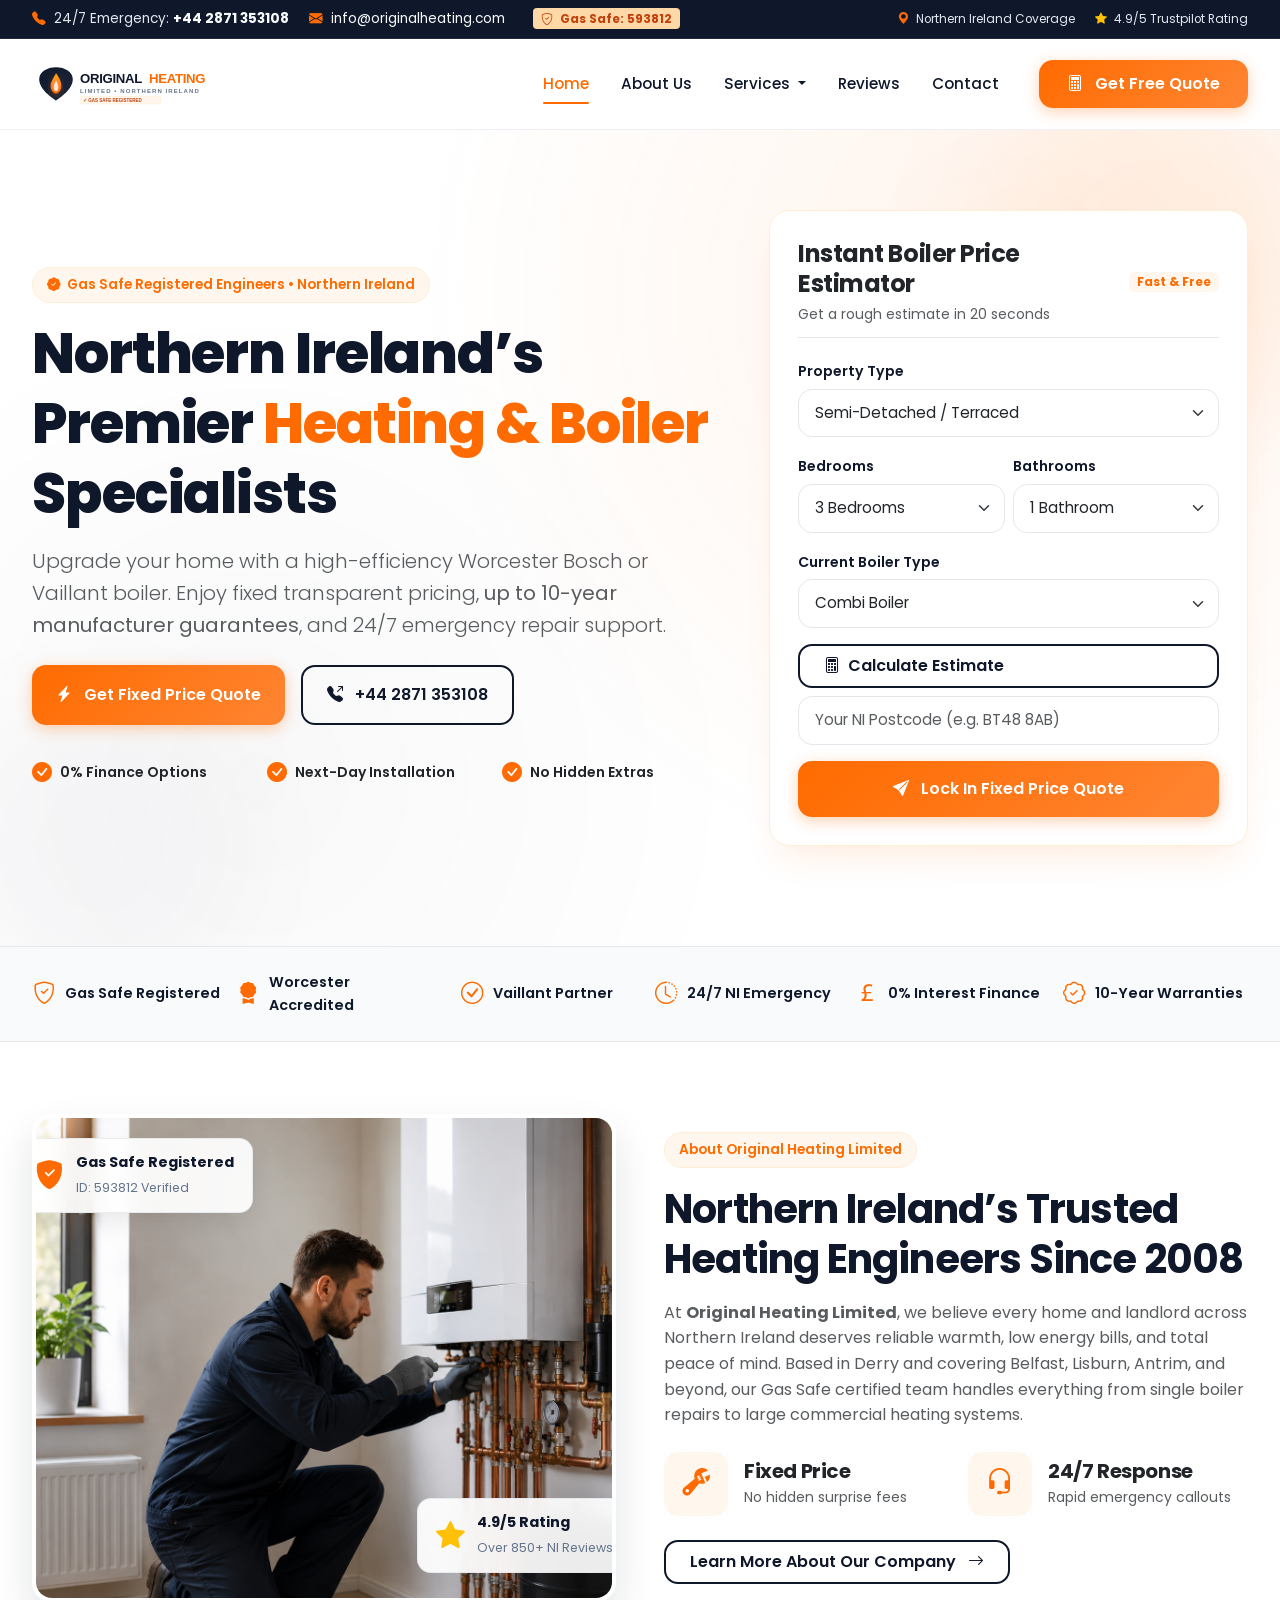
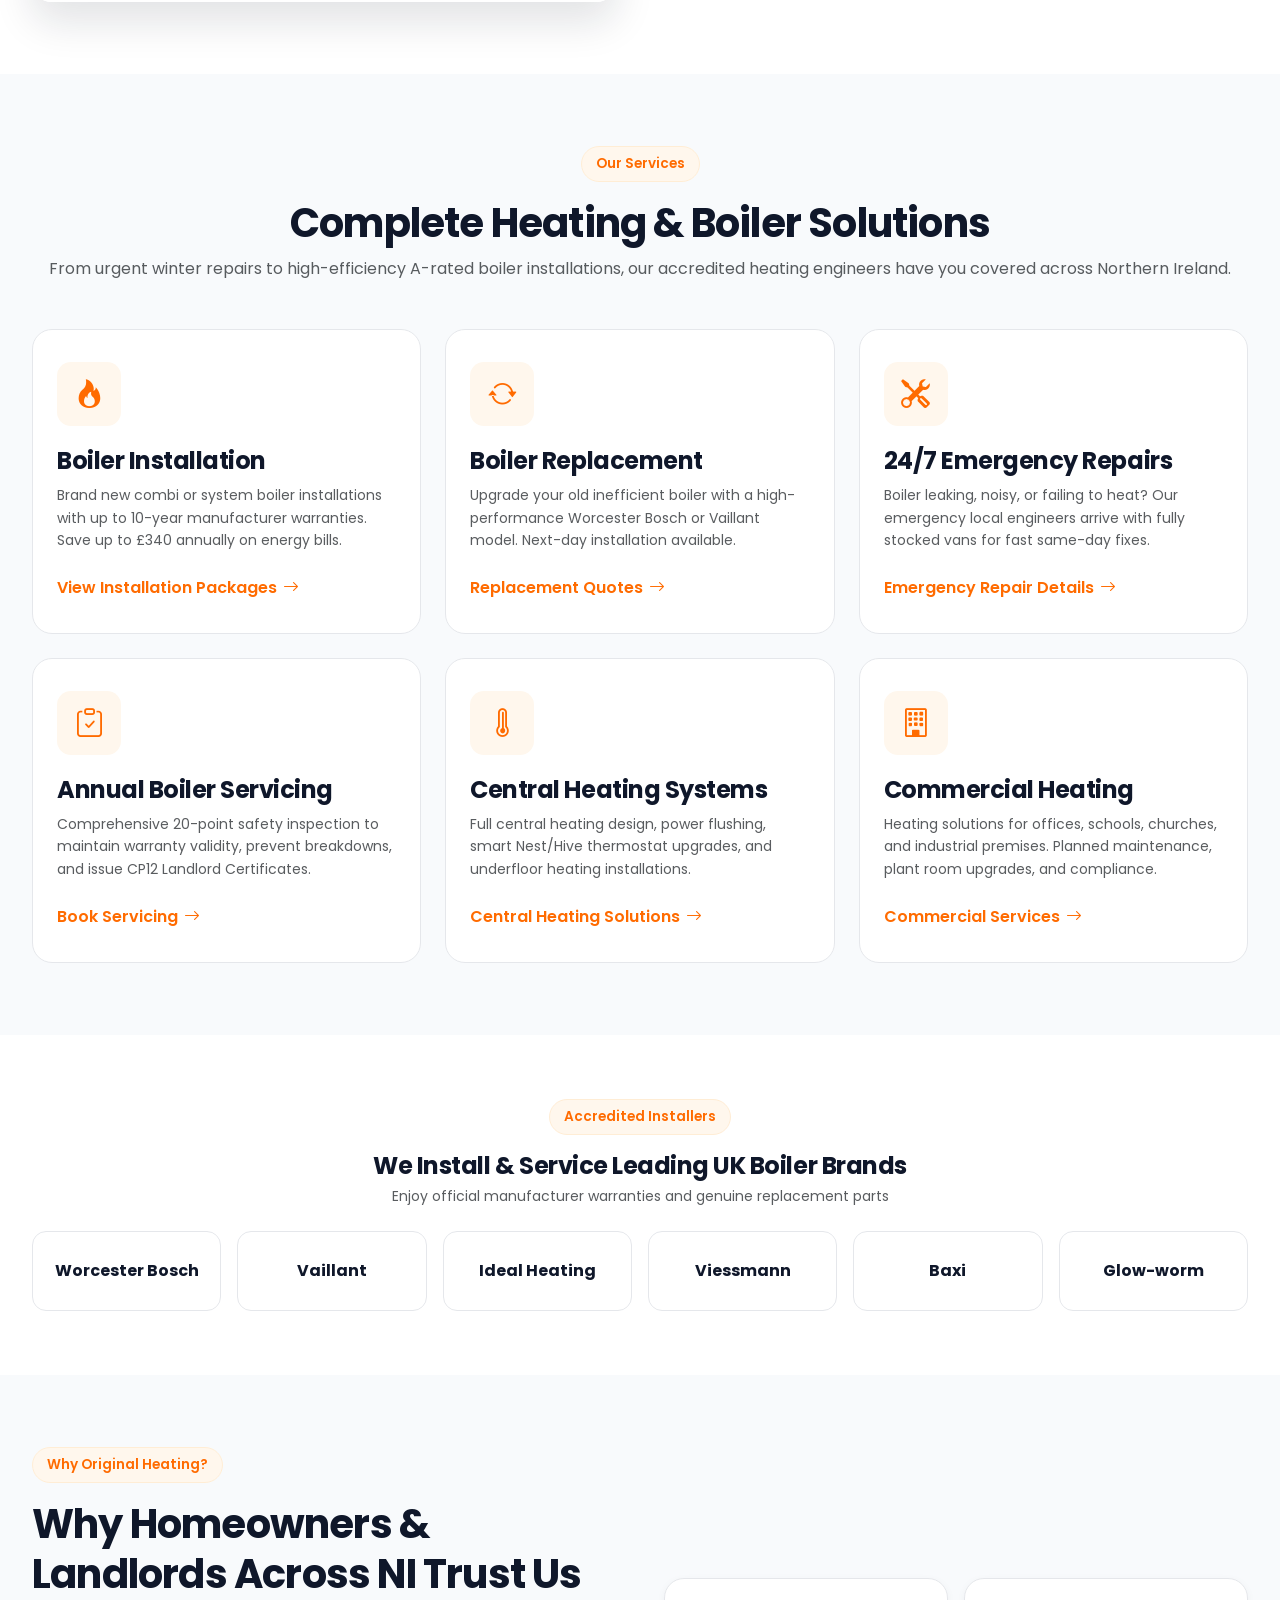
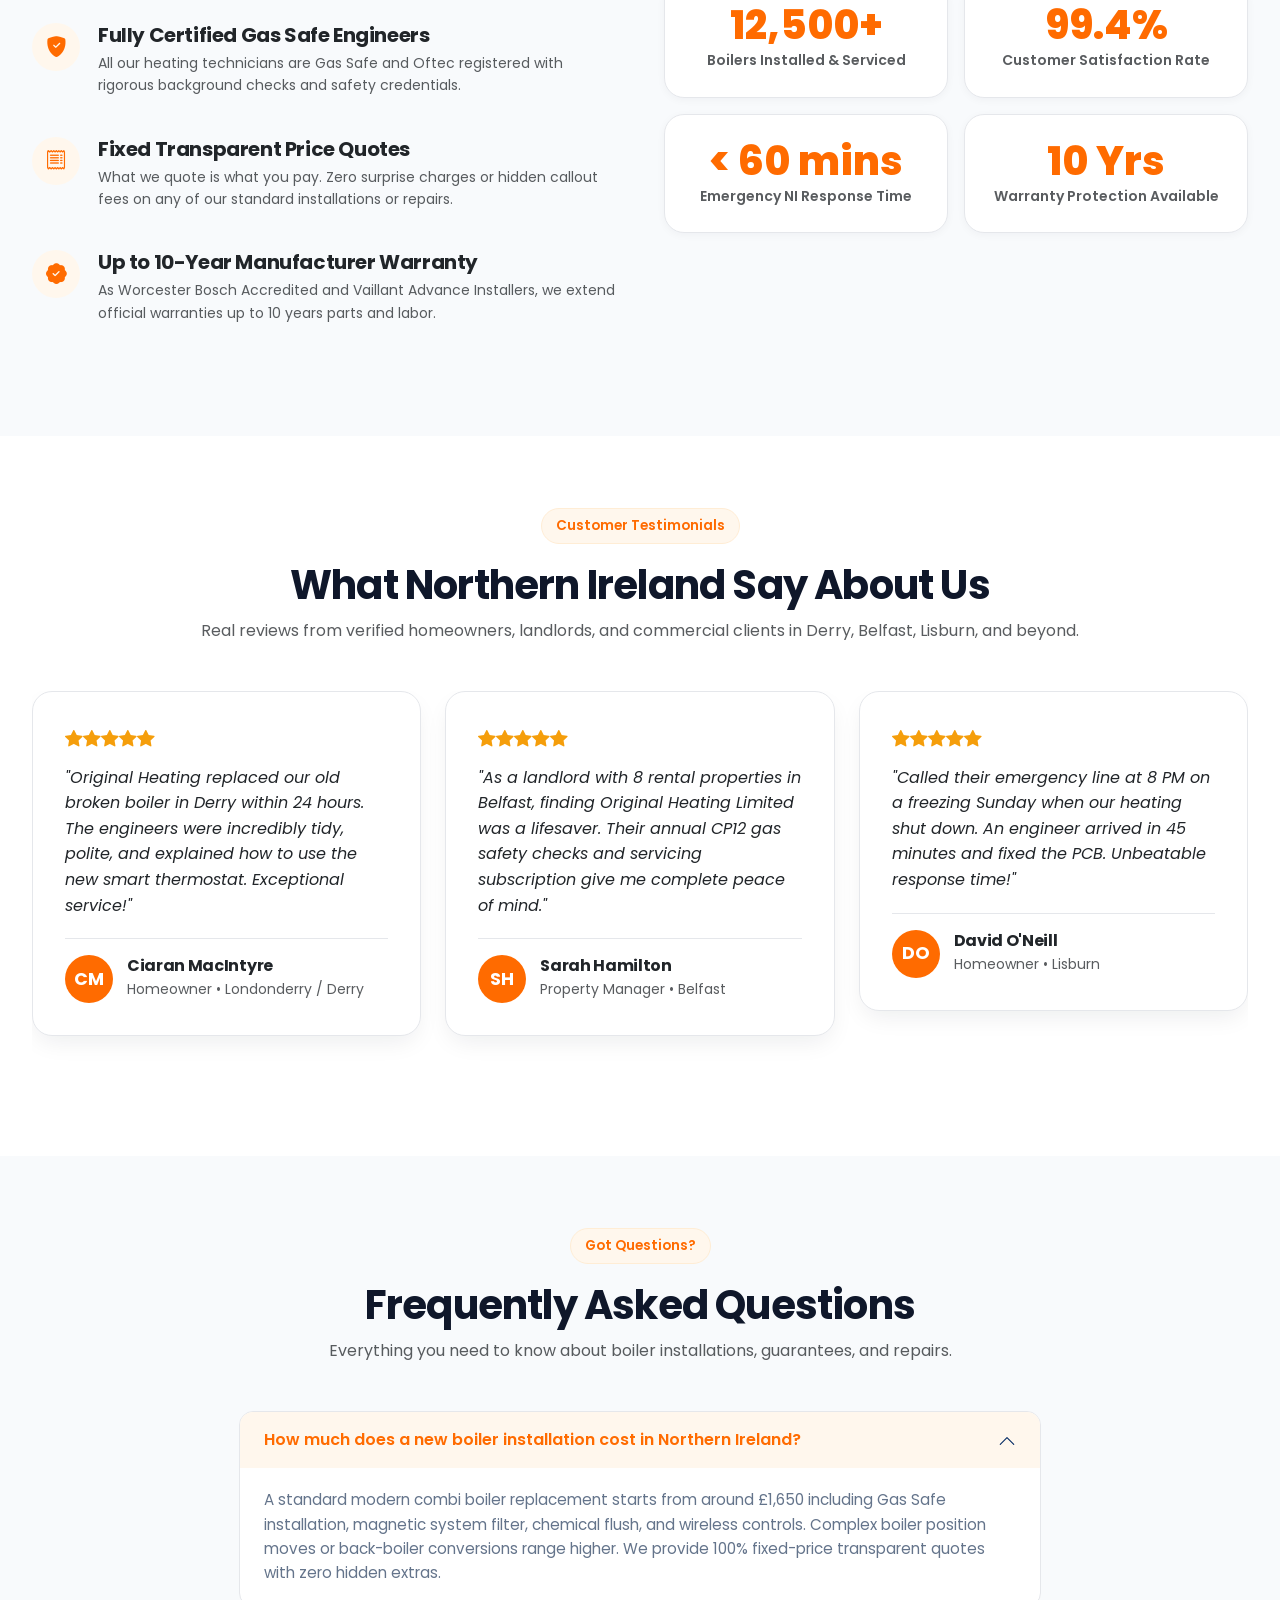
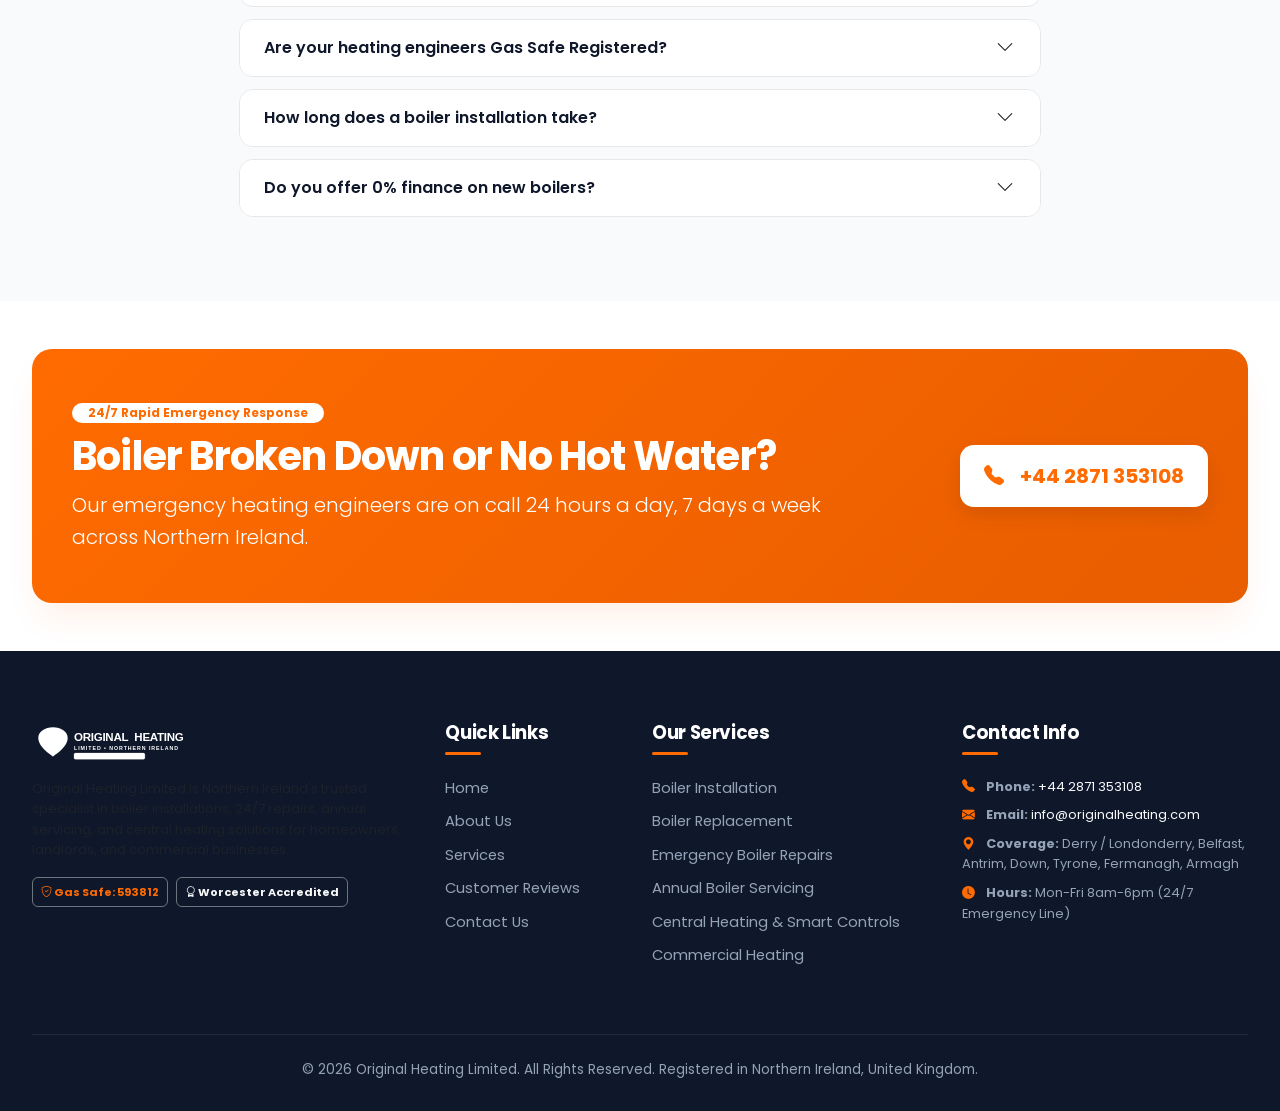
==== commit d29cc011: "Updated hero image and about section" ====
--- a/index.html
+++ b/index.html
@@ -268,7 +268,7 @@
       <div class="row align-items-center g-5">
         <div class="col-lg-6" data-aos="fade-right">
           <div class="hero-image-container">
-            <img src="images/hero/hero.jpg" alt="Original Heating Gas Safe Engineer servicing boiler">
+            <img src="images/hero/hero.png" alt="Original Heating Gas Safe Engineer servicing boiler">
             <div class="floating-badge badge-top-left">
               <i class="bi bi-shield-fill-check"></i>
               <div class="floating-badge-text">
